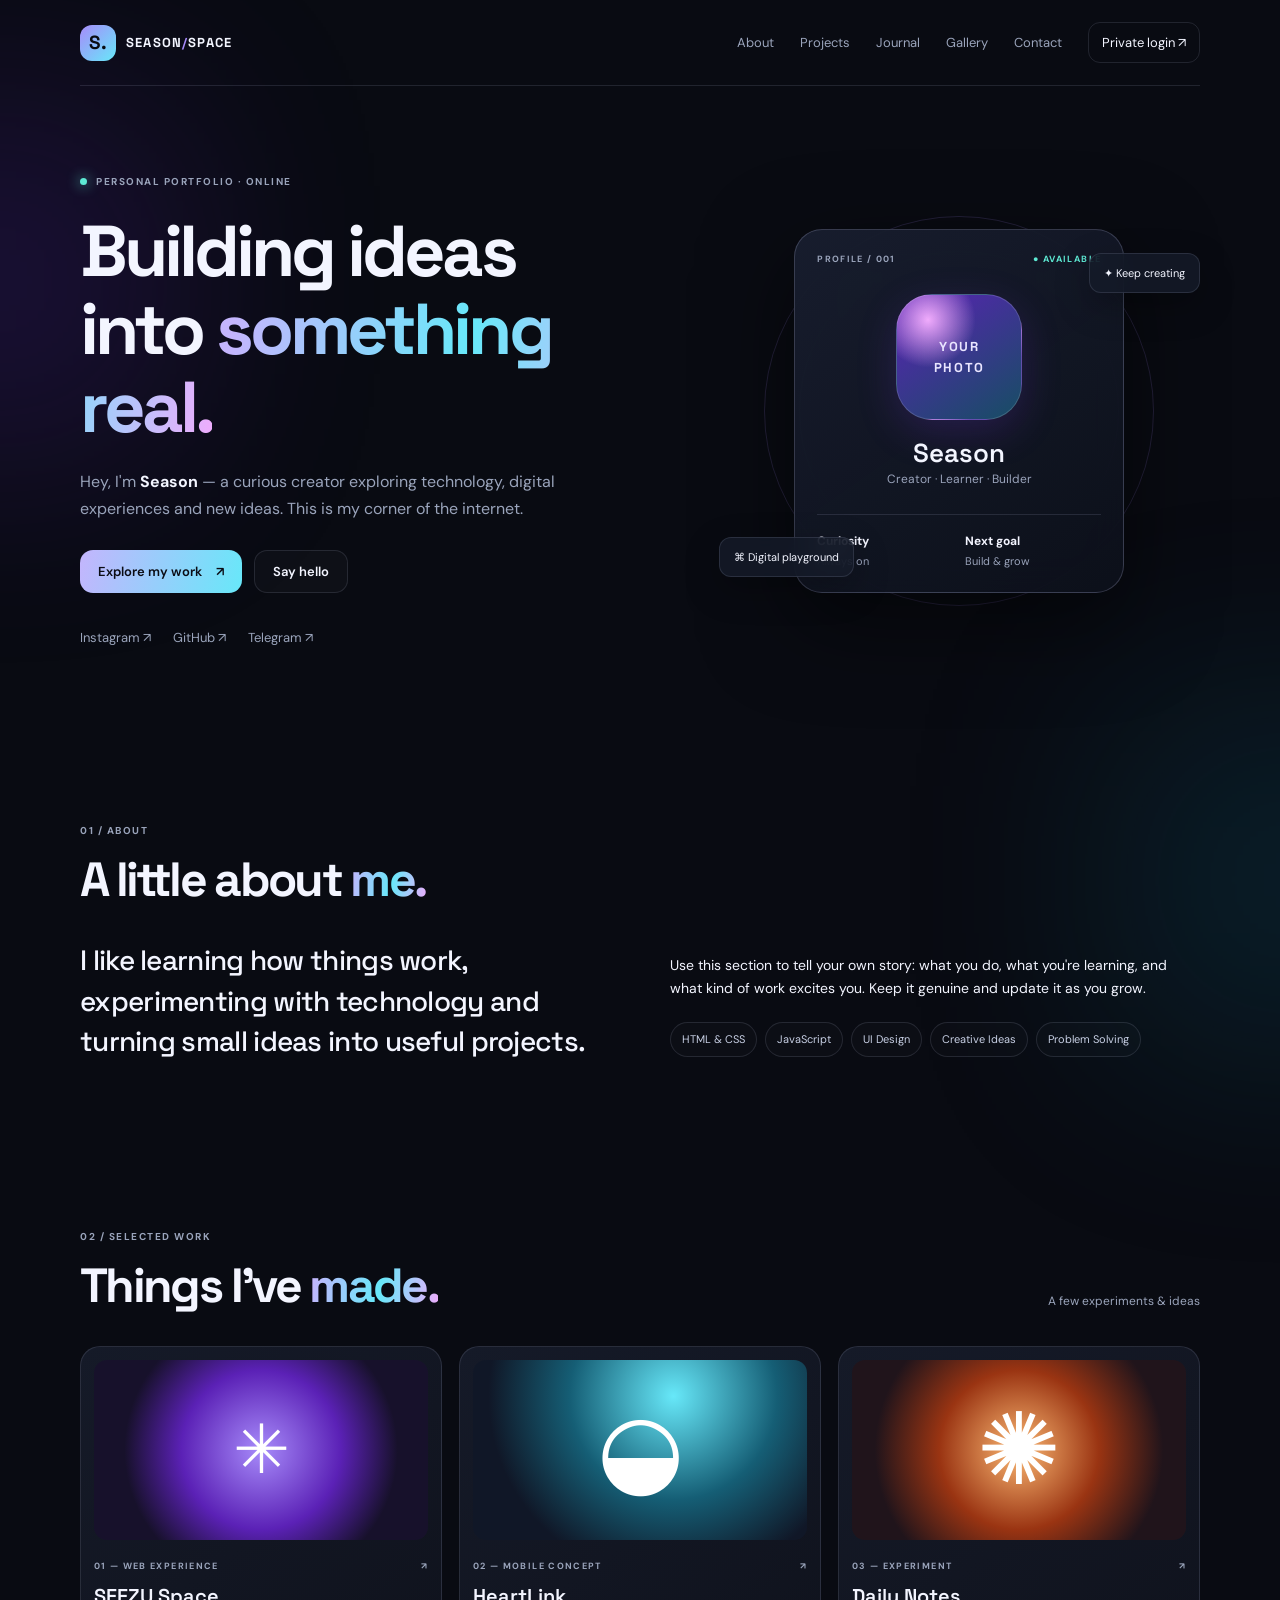
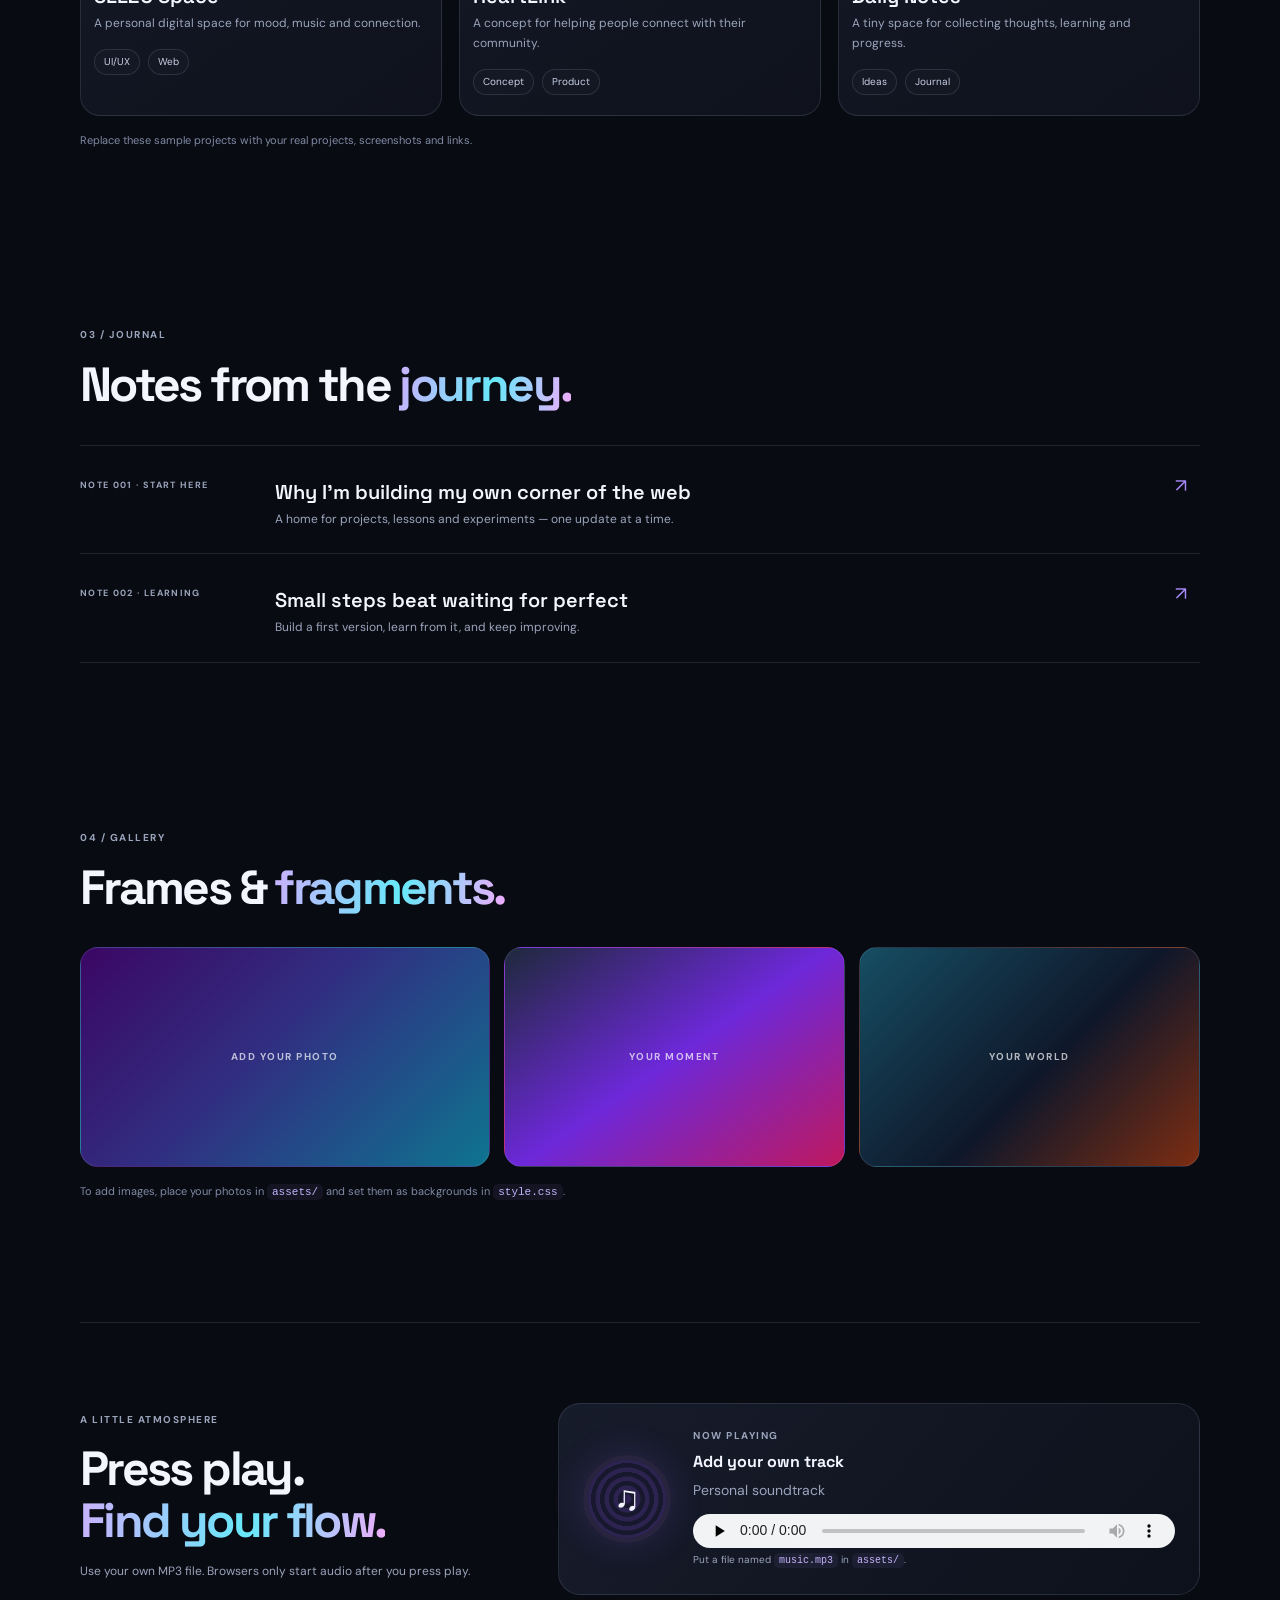
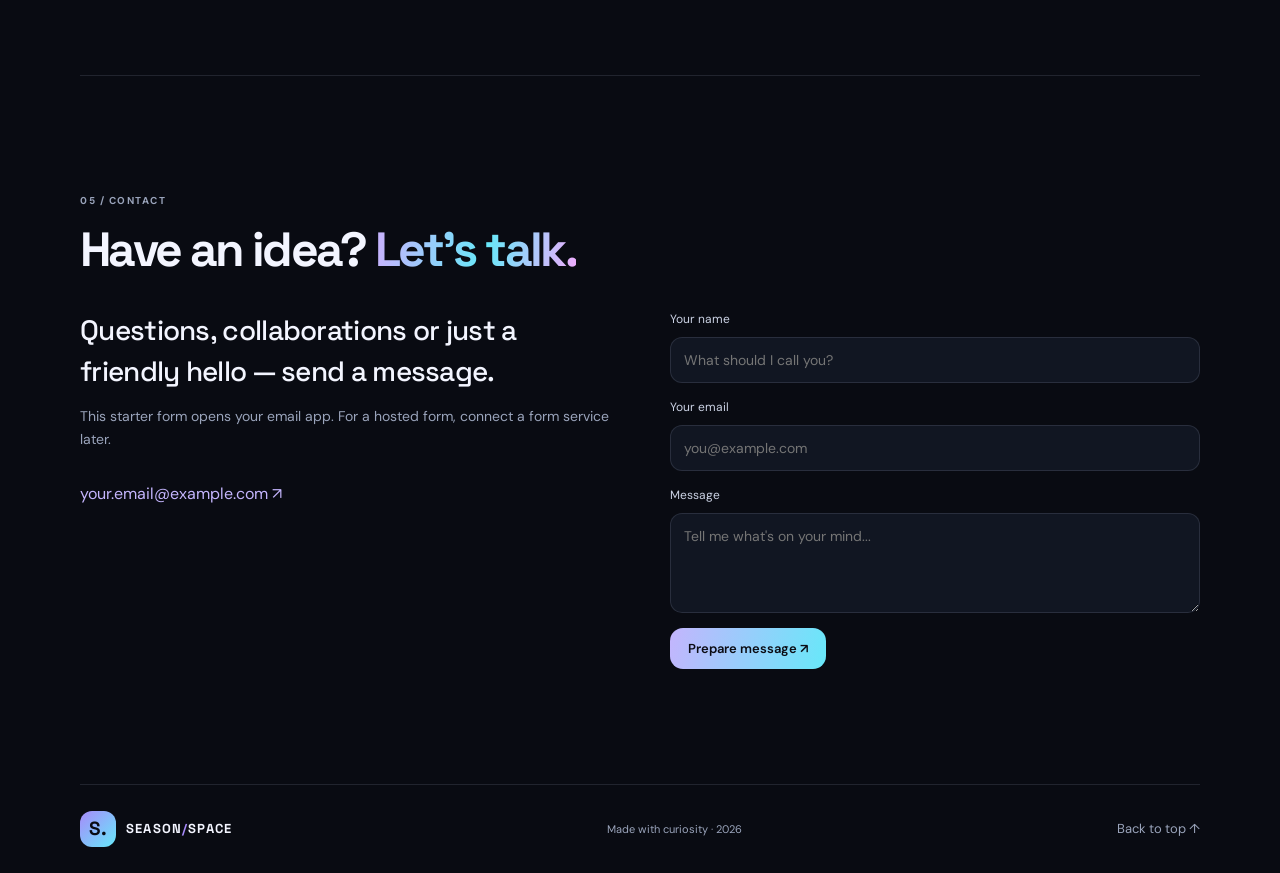
==== index.html @ 0c2c6c3c "Add files via upload" ====
<!doctype html>
<html lang="en">
<head>
  <meta charset="utf-8">
  <meta name="viewport" content="width=device-width, initial-scale=1">
  <meta name="theme-color" content="#090b12">
  <meta name="description" content="Personal portfolio, projects, writing and gallery.">
  <title>Season — Personal Portfolio</title>
  <link rel="preconnect" href="https://fonts.googleapis.com">
  <link href="https://fonts.googleapis.com/css2?family=DM+Sans:wght@400;500;600;700&family=Space+Grotesk:wght@400;500;600;700&display=swap" rel="stylesheet">
  <link rel="stylesheet" href="style.css">
</head>
<body>
  <div class="ambient ambient-one"></div><div class="ambient ambient-two"></div>
  <header class="site-header wrap">
    <a class="brand" href="#home"><span class="brand-mark">S.</span><span>SEASON<span class="brand-dot">/</span>SPACE</span></a>
    <button class="menu-toggle" id="menuToggle" aria-label="Toggle navigation">☰</button>
    <nav id="mainNav">
      <a href="#about">About</a><a href="#projects">Projects</a><a href="#journal">Journal</a><a href="#gallery">Gallery</a><a href="#contact">Contact</a>
      <a class="nav-login" href="login.html">Private login ↗</a>
    </nav>
  </header>

  <main>
    <section class="hero wrap reveal" id="home">
      <div class="hero-copy">
        <div class="eyebrow"><span class="status-dot"></span> PERSONAL PORTFOLIO · ONLINE</div>
        <h1>Building ideas<br>into <span class="gradient-text">something real.</span></h1>
        <p class="hero-intro">Hey, I'm <strong>Season</strong> — a curious creator exploring technology, digital experiences and new ideas. This is my corner of the internet.</p>
        <div class="hero-actions"><a class="button primary" href="#projects">Explore my work <span>↗</span></a><a class="button ghost" href="#contact">Say hello</a></div>
        <div class="social-row" aria-label="Social links">
          <a href="https://instagram.com/" target="_blank" rel="noreferrer">Instagram ↗</a>
          <a href="https://github.com/" target="_blank" rel="noreferrer">GitHub ↗</a>
          <a href="https://t.me/" target="_blank" rel="noreferrer">Telegram ↗</a>
        </div>
      </div>
      <div class="hero-visual">
        <div class="orbit orbit-a"></div><div class="orbit orbit-b"></div>
        <div class="profile-card">
          <div class="profile-top"><span>PROFILE / 001</span><span class="live-pill">● AVAILABLE</span></div>
          <div class="avatar" id="avatar"><span>YOUR<br>PHOTO</span></div>
          <h2>Season</h2><p class="muted">Creator · Learner · Builder</p>
          <div class="profile-stats"><div><strong>Curiosity</strong><span>Always on</span></div><div><strong>Next goal</strong><span>Build & grow</span></div></div>
        </div>
        <div class="floating-chip chip-top">✦ Keep creating</div><div class="floating-chip chip-bottom">⌘ Digital playground</div>
      </div>
    </section>

    <section class="section wrap reveal" id="about">
      <div class="section-heading"><span class="section-index">01 / ABOUT</span><h2>A little about <span class="gradient-text">me.</span></h2></div>
      <div class="about-grid">
        <p class="about-lead">I like learning how things work, experimenting with technology and turning small ideas into useful projects.</p>
        <div class="about-details"><p>Use this section to tell your own story: what you do, what you're learning, and what kind of work excites you. Keep it genuine and update it as you grow.</p><div class="skill-list"><span>HTML & CSS</span><span>JavaScript</span><span>UI Design</span><span>Creative Ideas</span><span>Problem Solving</span></div></div>
      </div>
    </section>

    <section class="section wrap reveal" id="projects">
      <div class="section-heading split-heading"><div><span class="section-index">02 / SELECTED WORK</span><h2>Things I've <span class="gradient-text">made.</span></h2></div><span class="muted heading-note">A few experiments & ideas</span></div>
      <div class="project-grid">
        <article class="project-card project-purple"><div class="project-art art-orbit"><span>✳</span></div><div class="project-meta"><span>01 — WEB EXPERIENCE</span><span>↗</span></div><h3>SEEZU Space</h3><p>A personal digital space for mood, music and connection.</p><div class="tag-row"><span>UI/UX</span><span>Web</span></div></article>
        <article class="project-card project-blue"><div class="project-art art-waves"><span>◒</span></div><div class="project-meta"><span>02 — MOBILE CONCEPT</span><span>↗</span></div><h3>HeartLink</h3><p>A concept for helping people connect with their community.</p><div class="tag-row"><span>Concept</span><span>Product</span></div></article>
        <article class="project-card project-orange"><div class="project-art art-sun"><span>✺</span></div><div class="project-meta"><span>03 — EXPERIMENT</span><span>↗</span></div><h3>Daily Notes</h3><p>A tiny space for collecting thoughts, learning and progress.</p><div class="tag-row"><span>Ideas</span><span>Journal</span></div></article>
      </div>
      <p class="hint">Replace these sample projects with your real projects, screenshots and links.</p>
    </section>

    <section class="section wrap reveal" id="journal">
      <div class="section-heading"><span class="section-index">03 / JOURNAL</span><h2>Notes from the <span class="gradient-text">journey.</span></h2></div>
      <div class="journal-list">
        <article><div class="journal-date">NOTE 001 · START HERE</div><div><h3>Why I'm building my own corner of the web</h3><p>A home for projects, lessons and experiments — one update at a time.</p></div><span class="journal-arrow">↗</span></article>
        <article><div class="journal-date">NOTE 002 · LEARNING</div><div><h3>Small steps beat waiting for perfect</h3><p>Build a first version, learn from it, and keep improving.</p></div><span class="journal-arrow">↗</span></article>
      </div>
    </section>

    <section class="section wrap reveal" id="gallery">
      <div class="section-heading"><span class="section-index">04 / GALLERY</span><h2>Frames & <span class="gradient-text">fragments.</span></h2></div>
      <div class="gallery-grid">
        <div class="gallery-tile gallery-one"><span>ADD YOUR PHOTO</span></div><div class="gallery-tile gallery-two"><span>YOUR MOMENT</span></div><div class="gallery-tile gallery-three"><span>YOUR WORLD</span></div>
      </div>
      <p class="hint">To add images, place your photos in <code>assets/</code> and set them as backgrounds in <code>style.css</code>.</p>
    </section>

    <section class="section wrap music-section reveal">
      <div class="music-copy"><span class="section-index">A LITTLE ATMOSPHERE</span><h2>Press play.<br><span class="gradient-text">Find your flow.</span></h2><p>Use your own MP3 file. Browsers only start audio after you press play.</p></div>
      <div class="music-player"><div class="music-disc">♫</div><div class="music-info"><span class="section-index">NOW PLAYING</span><strong id="trackName">Add your own track</strong><span class="muted">Personal soundtrack</span><audio id="audio" controls preload="none"><source src="assets/music.mp3" type="audio/mpeg">Your browser does not support audio.</audio><small>Put a file named <code>music.mp3</code> in <code>assets/</code>.</small></div></div>
    </section>

    <section class="section wrap contact-section reveal" id="contact">
      <div class="section-heading"><span class="section-index">05 / CONTACT</span><h2>Have an idea? <span class="gradient-text">Let's talk.</span></h2></div>
      <div class="contact-grid"><div><p class="about-lead">Questions, collaborations or just a friendly hello — send a message.</p><p class="muted">This starter form opens your email app. For a hosted form, connect a form service later.</p><a class="email-link" href="mailto:your.email@example.com">your.email@example.com ↗</a></div>
        <form id="contactForm" class="contact-form"><label>Your name<input required name="name" placeholder="What should I call you?"></label><label>Your email<input required type="email" name="email" placeholder="you@example.com"></label><label>Message<textarea required name="message" rows="4" placeholder="Tell me what's on your mind..."></textarea></label><button class="button primary" type="submit">Prepare message ↗</button><p class="form-note" id="formNote" role="status"></p></form>
      </div>
    </section>
  </main>
  <footer class="site-footer wrap"><a class="brand" href="#home"><span class="brand-mark">S.</span><span>SEASON<span class="brand-dot">/</span>SPACE</span></a><span class="muted">Made with curiosity · <span id="year"></span></span><a href="#home">Back to top ↑</a></footer>
  <script src="script.js"></script>
</body>
</html>
---- style.css ----
:root{--bg:#090b12;--panel:#10141f;--panel2:#141a29;--text:#f3f5ff;--muted:#9aa4bb;--line:rgba(210,220,255,.12);--purple:#a78bfa;--cyan:#67e8f9;--pink:#f0abfc;--radius:24px}*{box-sizing:border-box}html{scroll-behavior:smooth;scroll-padding-top:90px}body{margin:0;background:var(--bg);color:var(--text);font-family:"DM Sans",sans-serif;line-height:1.65;overflow-x:hidden}body:before{content:"";position:fixed;inset:0;pointer-events:none;opacity:.16;background-image:radial-gradient(#8ea1d5 0.65px,transparent .65px);background-size:22px 22px;z-index:-1}.wrap{width:min(1120px,calc(100% - 44px));margin-inline:auto}.ambient{position:absolute;width:360px;height:360px;filter:blur(110px);opacity:.18;pointer-events:none;z-index:-1}.ambient-one{background:#6d28d9;top:100px;left:-180px}.ambient-two{background:#0e7490;top:700px;right:-190px}.site-header{height:86px;display:flex;align-items:center;justify-content:space-between;border-bottom:1px solid var(--line)}.brand{display:flex;align-items:center;gap:10px;text-decoration:none;color:var(--text);font-family:"Space Grotesk",sans-serif;font-weight:700;letter-spacing:.09em;font-size:13px}.brand-mark{display:grid;place-items:center;width:36px;height:36px;border-radius:12px;background:linear-gradient(135deg,#a78bfa,#67e8f9);color:#090b12;font-size:19px;letter-spacing:0}.brand-dot{color:var(--purple)}nav{display:flex;align-items:center;gap:26px}nav a,.social-row a,.site-footer>a:last-child{color:var(--muted);text-decoration:none;font-size:13px;transition:color .2s}nav a:hover,.social-row a:hover,.site-footer>a:last-child:hover{color:var(--text)}nav .nav-login{color:var(--text);border:1px solid var(--line);padding:9px 13px;border-radius:12px}.menu-toggle{display:none;background:none;color:var(--text);border:0;font-size:23px}.hero{min-height:650px;display:grid;grid-template-columns:1.1fr .9fr;align-items:center;gap:50px;padding-block:75px}.eyebrow,.section-index,.profile-top,.project-meta,.journal-date{font-size:10px;letter-spacing:.15em;font-weight:700;color:var(--muted)}.eyebrow{display:flex;align-items:center;gap:9px}.status-dot{width:7px;height:7px;border-radius:50%;background:#5eead4;box-shadow:0 0 13px #5eead4}.hero h1,.section-heading h2,.music-copy h2{font-family:"Space Grotesk",sans-serif;letter-spacing:-.055em;line-height:1.08}.hero h1{font-size:clamp(42px,6vw,72px);margin:23px 0}.gradient-text{background:linear-gradient(100deg,#c4b5fd 5%,#67e8f9 55%,#f0abfc);-webkit-background-clip:text;background-clip:text;color:transparent}.hero-intro{max-width:510px;color:var(--muted);font-size:16px}.hero-intro strong{color:var(--text)}.hero-actions{display:flex;gap:12px;margin-top:28px;flex-wrap:wrap}.button{display:inline-flex;align-items:center;justify-content:center;gap:14px;border-radius:13px;padding:12px 18px;font:600 13px "DM Sans",sans-serif;text-decoration:none;cursor:pointer;transition:transform .2s,border-color .2s}.button:hover{transform:translateY(-2px)}.primary{border:0;color:#0b0c14;background:linear-gradient(105deg,#c4b5fd,#67e8f9)}.ghost{color:var(--text);border:1px solid var(--line);background:rgba(255,255,255,.025)}.social-row{display:flex;gap:22px;margin-top:34px}.hero-visual{position:relative;display:grid;place-items:center;min-height:460px}.profile-card{position:relative;width:min(330px,100%);padding:22px;border:1px solid rgba(207,216,255,.2);border-radius:28px;background:linear-gradient(145deg,rgba(25,31,48,.92),rgba(13,16,27,.9));box-shadow:0 28px 90px #0008;z-index:2;backdrop-filter:blur(20px)}.profile-top{display:flex;justify-content:space-between;font-size:9px}.live-pill{color:#5eead4}.avatar{width:126px;height:126px;margin:27px auto 16px;border-radius:36px;display:grid;place-items:center;text-align:center;color:#e9e5ff;font-family:"Space Grotesk";font-weight:700;font-size:13px;letter-spacing:.12em;background:radial-gradient(circle at 25% 20%,#f0abfc,transparent 35%),linear-gradient(145deg,#5b21b6,#164e63);border:1px solid #ffffff28;box-shadow:0 12px 40px #7c3aed33;overflow:hidden}.avatar img{width:100%;height:100%;object-fit:cover}.profile-card h2{text-align:center;font:600 26px "Space Grotesk";margin:0}.muted{color:var(--muted)}.profile-card>.muted{text-align:center;margin:0;font-size:12px}.profile-stats{display:grid;grid-template-columns:1fr 1fr;border-top:1px solid var(--line);margin-top:24px;padding-top:17px;gap:12px}.profile-stats div{display:flex;flex-direction:column}.profile-stats strong{font-size:12px}.profile-stats span{font-size:11px;color:var(--muted)}.orbit{position:absolute;border:1px solid #a78bfa2b;border-radius:50%;width:390px;height:390px;animation:spin 28s linear infinite}.orbit-b{width:320px;height:320px;border-color:#67e8f926;animation-direction:reverse}.floating-chip{position:absolute;padding:10px 14px;border-radius:12px;border:1px solid var(--line);background:#151a28d9;backdrop-filter:blur(12px);font-size:11px;box-shadow:0 12px 35px #0004;z-index:3}.chip-top{top:72px;right:0}.chip-bottom{bottom:64px;left:0}@keyframes spin{to{transform:rotate(360deg)}}.section{padding-block:80px}.section-heading{margin-bottom:34px}.section-heading h2,.music-copy h2{font-size:clamp(32px,4vw,48px);margin:12px 0 0}.about-grid,.contact-grid{display:grid;grid-template-columns:1fr 1fr;gap:60px}.about-lead{font:500 clamp(20px,2.5vw,28px)/1.45 "Space Grotesk";letter-spacing:-.025em;margin:0}.about-details p,.muted{font-size:14px}.skill-list,.tag-row{display:flex;gap:8px;flex-wrap:wrap;margin-top:22px}.skill-list span,.tag-row span{font-size:11px;border:1px solid var(--line);border-radius:100px;padding:7px 11px;color:#c8d0e5;background:#ffffff04}.split-heading{display:flex;justify-content:space-between;align-items:end}.heading-note{font-size:12px}.project-grid{display:grid;grid-template-columns:repeat(3,1fr);gap:17px}.project-card{padding:13px 13px 20px;background:linear-gradient(145deg,#151a28,#0f121c);border:1px solid var(--line);border-radius:20px;transition:transform .25s,border-color .25s}.project-card:hover{transform:translateY(-5px);border-color:#a78bfa66}.project-art{height:180px;border-radius:13px;display:grid;place-items:center;overflow:hidden;font-size:68px;color:#fff}.project-purple .project-art{background:radial-gradient(circle at 50% 50%,#a78bfa,#5b21b6 42%,#17112b 72%)}.project-blue .project-art{background:radial-gradient(circle at 60% 20%,#67e8f9,#155e75 42%,#101727 75%)}.project-orange .project-art{background:radial-gradient(circle at 50% 50%,#fdba74,#9a3412 42%,#20141b 76%)}.art-orbit span{animation:spin 12s linear infinite}.art-waves span{font-size:100px}.art-sun span{font-size:100px}.project-meta{display:flex;justify-content:space-between;margin-top:19px;font-size:9px}.project-card h3,.journal-list h3{font:600 20px "Space Grotesk";margin:9px 0 5px}.project-card p,.journal-list p{color:var(--muted);font-size:12px;margin:0}.tag-row{margin-top:15px}.tag-row span{padding:4px 9px;font-size:10px}.hint{font-size:11px;color:#7f8aa4;margin-top:15px}.hint code,code{color:#c4b5fd;background:#a78bfa12;padding:2px 5px;border-radius:5px}.journal-list{border-top:1px solid var(--line)}.journal-list article{display:grid;grid-template-columns:170px 1fr 25px;gap:25px;align-items:start;padding:24px 0;border-bottom:1px solid var(--line)}.journal-date{padding-top:8px;font-size:9px}.journal-arrow{font-size:19px;color:var(--purple)}.gallery-grid{display:grid;grid-template-columns:1.2fr 1fr 1fr;gap:14px}.gallery-tile{height:220px;border:1px solid var(--line);border-radius:18px;display:grid;place-items:center;font-size:10px;letter-spacing:.15em;color:#ffffffb0;font-weight:700;overflow:hidden}.gallery-one{background:linear-gradient(135deg,#3b0764,#312e81 45%,#0e7490)}.gallery-two{background:linear-gradient(145deg,#1e293b,#6d28d9,#be185d)}.gallery-three{background:linear-gradient(135deg,#164e63,#0f172a 55%,#7c2d12)}.music-section{display:grid;grid-template-columns:.8fr 1.2fr;align-items:center;gap:50px;border-block:1px solid var(--line);margin-block:30px}.music-copy h2{margin-bottom:15px}.music-copy p,.music-info small{font-size:12px;color:var(--muted)}.music-player{display:flex;align-items:center;gap:22px;padding:24px;border:1px solid var(--line);border-radius:22px;background:linear-gradient(130deg,#171c2b,#0d111b)}.music-disc{width:88px;height:88px;flex-shrink:0;border-radius:50%;display:grid;place-items:center;font-size:35px;background:repeating-radial-gradient(circle,#2d2350 0 4px,#17182d 5px 9px);border:5px solid #28233e;box-shadow:0 0 35px #8b5cf633}.music-info{display:flex;flex-direction:column;gap:4px;min-width:0;flex:1}.music-info strong{font-family:"Space Grotesk";font-size:16px}.music-info audio{width:100%;height:34px;margin-top:8px}.music-info small{font-size:10px}.contact-section{padding-bottom:100px}.contact-grid{align-items:start}.email-link{display:inline-block;color:#c4b5fd;text-decoration:none;margin-top:15px}.contact-form{display:flex;flex-direction:column;gap:15px}.contact-form label{font-size:12px;color:#cbd2e4;display:flex;flex-direction:column;gap:7px}.contact-form input,.contact-form textarea{font:14px "DM Sans";color:var(--text);background:#111622;border:1px solid var(--line);border-radius:12px;padding:13px;outline:none;resize:vertical}.contact-form input:focus,.contact-form textarea:focus{border-color:#a78bfa}.contact-form .button{align-self:flex-start}.form-note{font-size:12px;color:#67e8f9;margin:0}.site-footer{border-top:1px solid var(--line);min-height:90px;display:flex;align-items:center;justify-content:space-between;gap:15px}.site-footer .muted{font-size:11px}.reveal{opacity:0;transform:translateY(18px);transition:opacity .7s ease,transform .7s ease}.reveal.visible{opacity:1;transform:translateY(0)}.auth-page{min-height:100vh;display:grid;place-items:center;padding:24px}.auth-card{width:min(430px,100%);padding:30px;border:1px solid var(--line);border-radius:24px;background:linear-gradient(145deg,#151a28,#0e111b);box-shadow:0 30px 100px #0006}.auth-card h1{font:600 32px "Space Grotesk";margin:20px 0 5px}.auth-card p{color:var(--muted);font-size:13px}.auth-card form{display:grid;gap:14px;margin-top:22px}.auth-card label{display:grid;gap:7px;font-size:12px}.auth-card input{background:#090d16;color:white;border:1px solid var(--line);border-radius:11px;padding:13px}.auth-actions{display:flex;gap:12px;flex-wrap:wrap;margin-top:15px}.auth-message{font-size:12px!important;color:#67e8f9!important}.dashboard-grid{display:grid;grid-template-columns:230px 1fr;gap:20px;padding-block:40px}.dash-sidebar,.dash-panel{border:1px solid var(--line);border-radius:20px;background:#111622;padding:22px}.dash-sidebar a{display:block;color:var(--muted);text-decoration:none;padding:10px 0;font-size:13px}.dash-panel h1{font:600 32px "Space Grotesk";margin-top:0}.warning{padding:14px;border:1px solid #fbbf2444;border-radius:12px;background:#fbbf240b;color:#fcd34d;font-size:12px}.dash-panel textarea{width:100%;min-height:110px;background:#090d16;color:white;border:1px solid var(--line);border-radius:12px;padding:12px}.dash-panel .button{margin-top:10px}
@media(max-width:760px){.wrap{width:min(100% - 32px,560px)}.site-header{height:72px}.menu-toggle{display:block}nav{display:none;position:absolute;top:72px;left:16px;right:16px;z-index:10;padding:18px;background:#111622;border:1px solid var(--line);border-radius:16px;flex-direction:column;align-items:stretch;gap:14px}nav.open{display:flex}.hero{grid-template-columns:1fr;gap:15px;padding-block:55px 30px}.hero h1{font-size:clamp(42px,12vw,64px)}.hero-visual{min-height:400px}.profile-card{width:min(310px,90%)}.orbit{width:320px;height:320px}.orbit-b{width:265px;height:265px}.chip-top{right:-2px;top:55px}.chip-bottom{left:-3px;bottom:48px}.section{padding-block:55px}.about-grid,.contact-grid,.music-section{grid-template-columns:1fr;gap:25px}.project-grid{grid-template-columns:1fr}.project-art{height:200px}.split-heading{display:block}.heading-note{display:block;margin-top:12px}.journal-list article{grid-template-columns:1fr 20px;gap:5px 12px}.journal-date{grid-column:1/-1}.gallery-grid{grid-template-columns:1fr 1fr}.gallery-one{grid-column:1/-1}.gallery-tile{height:155px}.gallery-one{height:200px}.music-section{margin-block:15px}.music-player{padding:17px;gap:13px}.music-disc{width:62px;height:62px}.site-footer{flex-wrap:wrap;padding-block:20px}.site-footer .muted{order:3;width:100%}.dashboard-grid{grid-template-columns:1fr}.dash-sidebar{display:flex;gap:18px;overflow:auto}.dash-sidebar a{white-space:nowrap}.auth-card{padding:23px}}@media(prefers-reduced-motion:reduce){*,*:before,*:after{scroll-behavior:auto!important;animation:none!important;transition:none!important}.reveal{opacity:1;transform:none}}
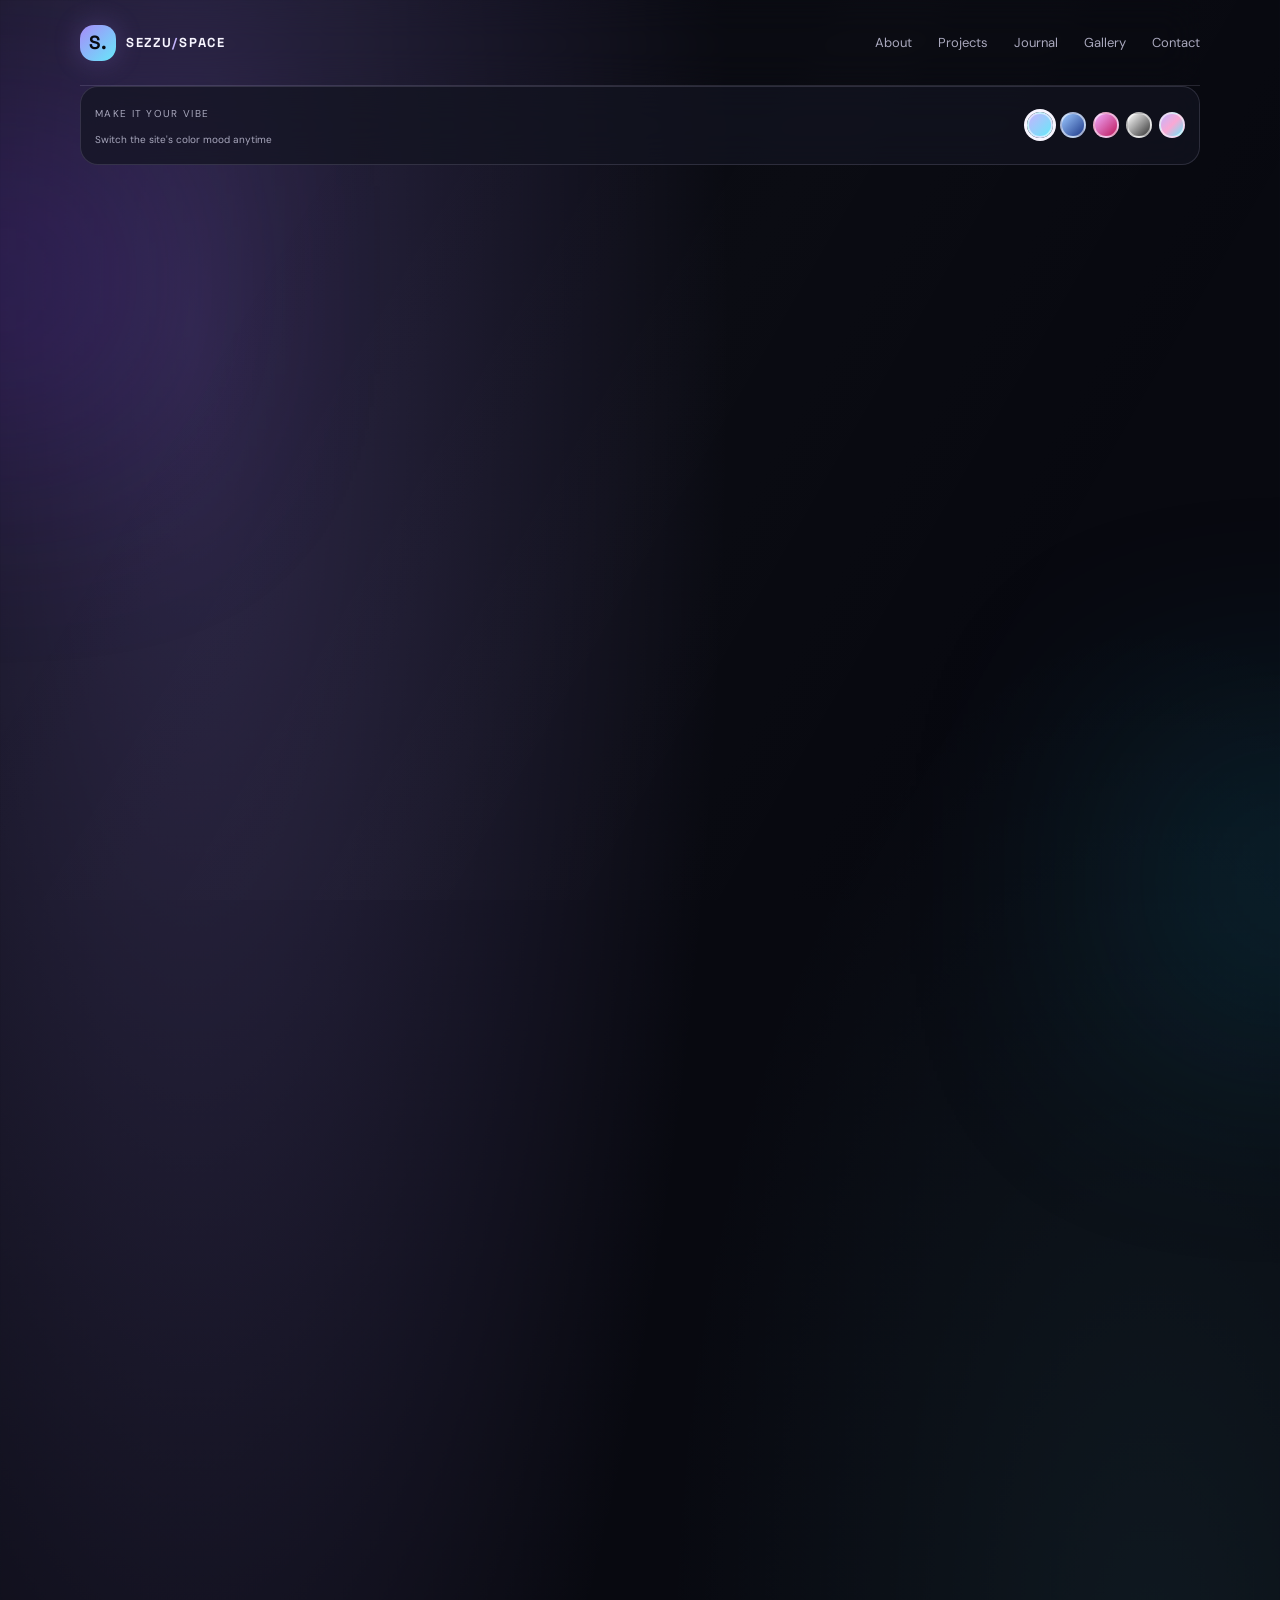
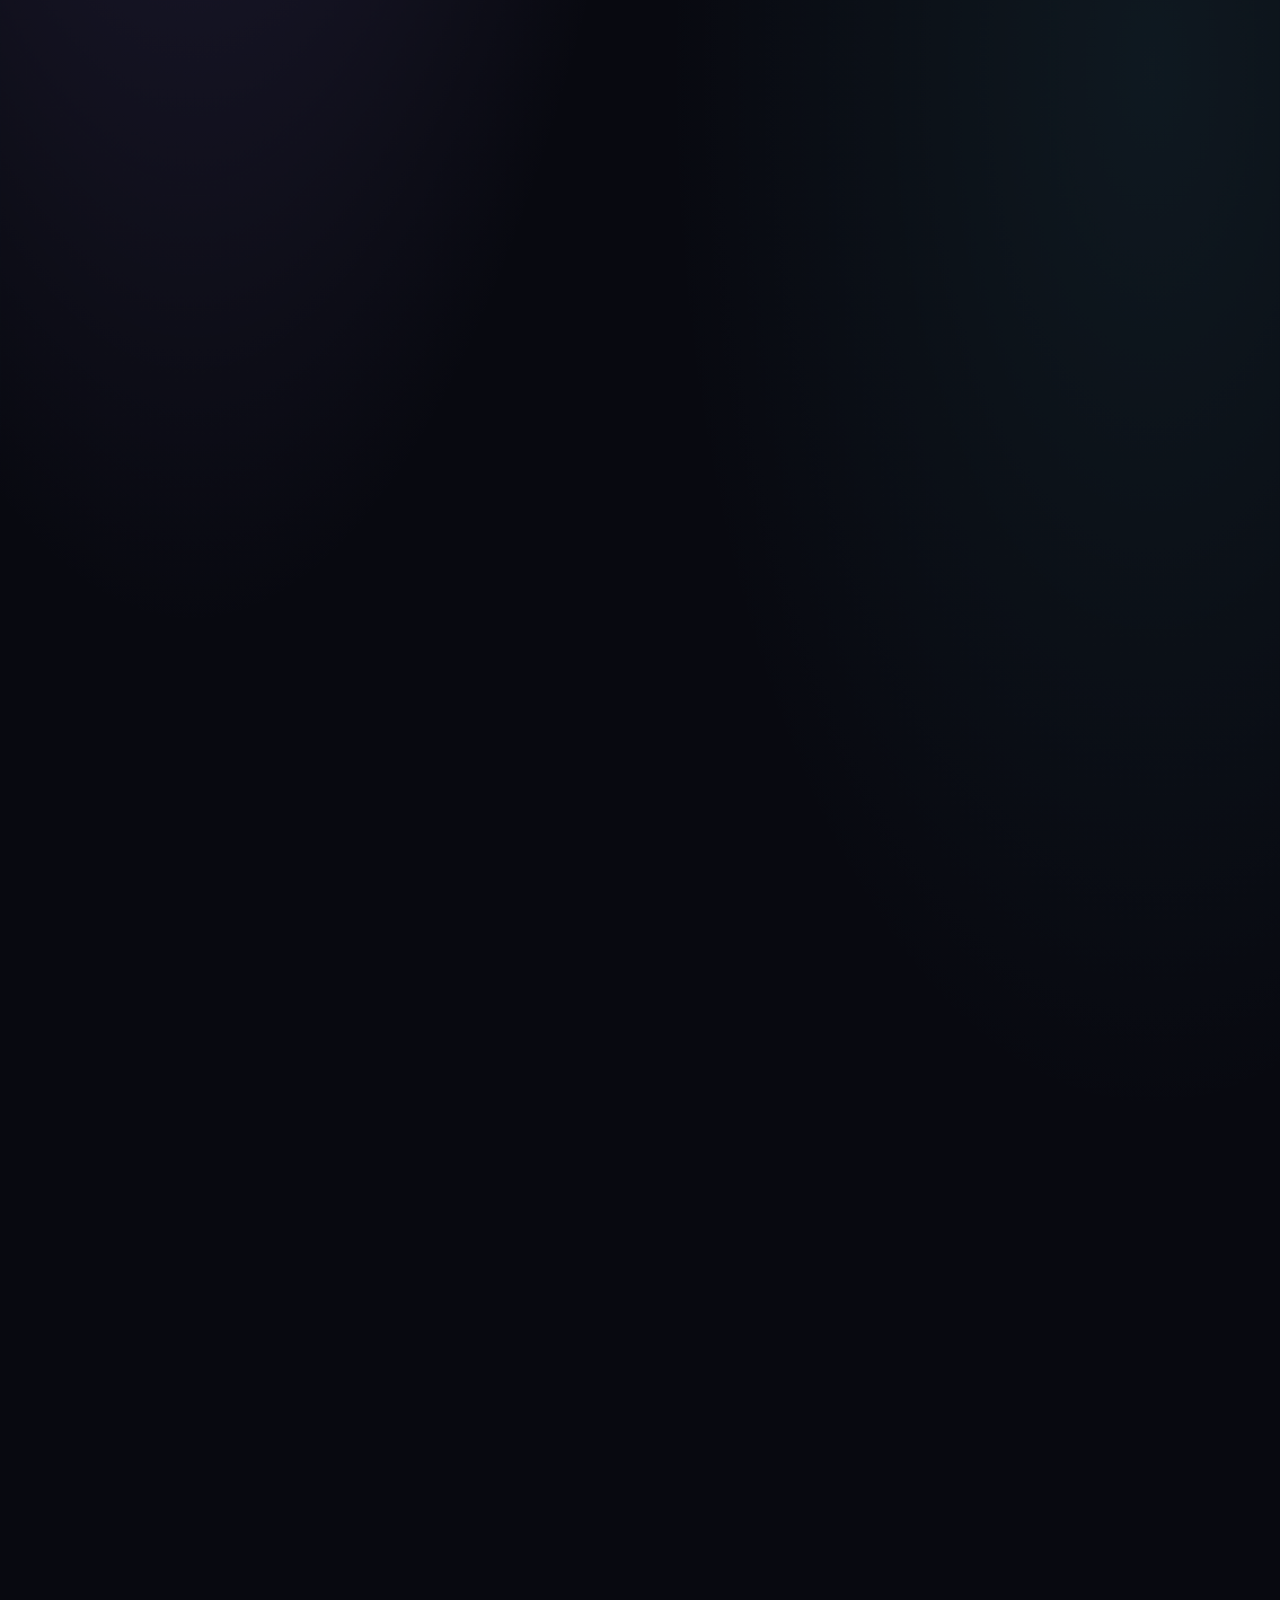
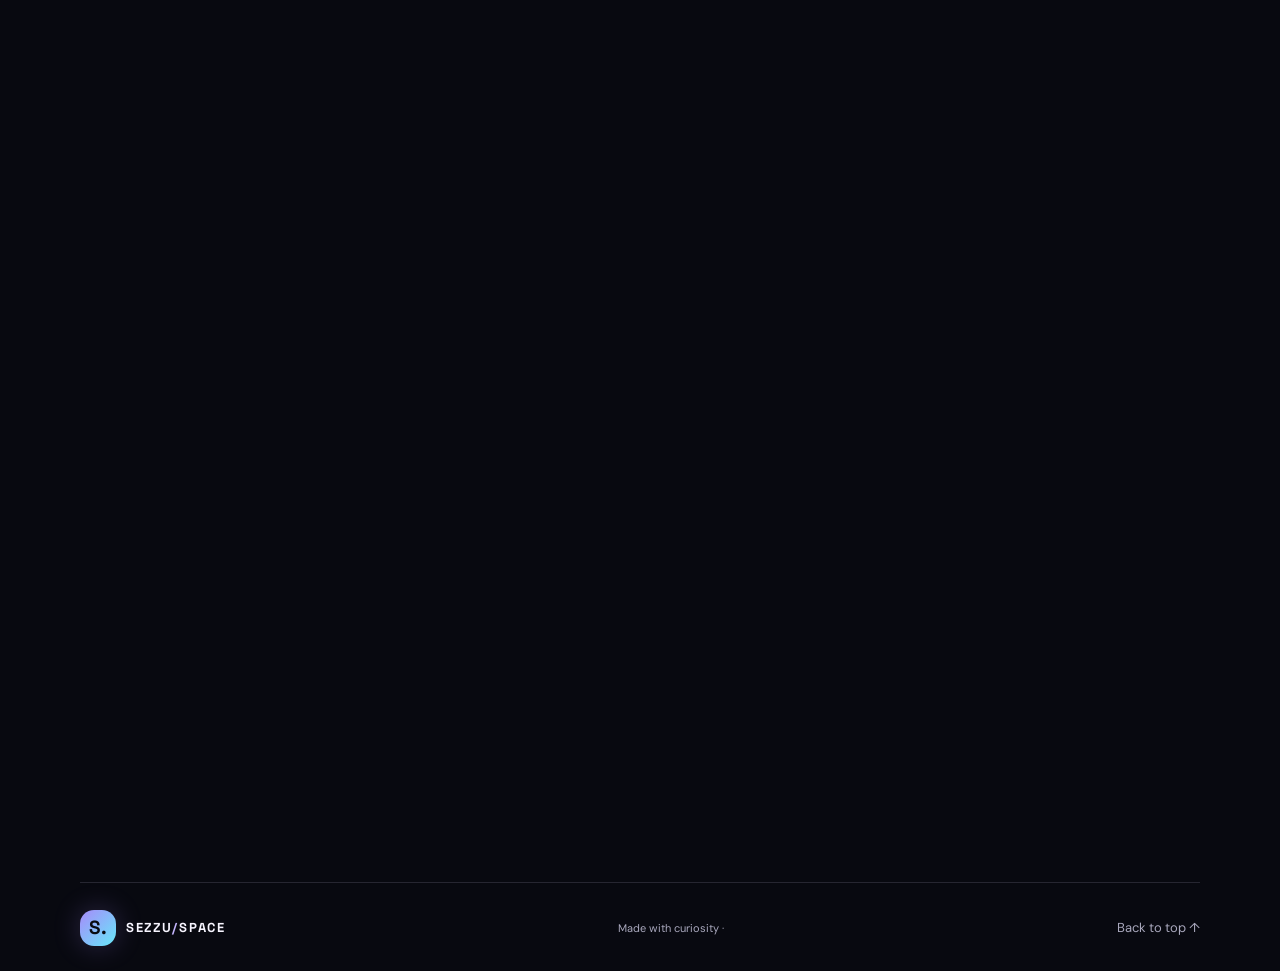
==== commit 35294a17: "Add files via upload" ====
--- a/index.html
+++ b/index.html
@@ -5,7 +5,7 @@
   <meta name="viewport" content="width=device-width, initial-scale=1">
   <meta name="theme-color" content="#090b12">
   <meta name="description" content="Personal portfolio, projects, writing and gallery.">
-  <title>Season — Personal Portfolio</title>
+  <title>SEZZU SPACE — Personal Portfolio</title>
   <link rel="preconnect" href="https://fonts.googleapis.com">
   <link href="https://fonts.googleapis.com/css2?family=DM+Sans:wght@400;500;600;700&family=Space+Grotesk:wght@400;500;600;700&display=swap" rel="stylesheet">
   <link rel="stylesheet" href="style.css">
@@ -13,20 +13,32 @@
 <body>
   <div class="ambient ambient-one"></div><div class="ambient ambient-two"></div>
   <header class="site-header wrap">
-    <a class="brand" href="#home"><span class="brand-mark">S.</span><span>SEASON<span class="brand-dot">/</span>SPACE</span></a>
+    <a class="brand" href="#home"><span class="brand-mark">S.</span><span>SEZZU<span class="brand-dot">/</span>SPACE</span></a>
     <button class="menu-toggle" id="menuToggle" aria-label="Toggle navigation">☰</button>
     <nav id="mainNav">
       <a href="#about">About</a><a href="#projects">Projects</a><a href="#journal">Journal</a><a href="#gallery">Gallery</a><a href="#contact">Contact</a>
-      <a class="nav-login" href="login.html">Private login ↗</a>
+      
     </nav>
   </header>
+
+
+  <div class="theme-dock" aria-label="Choose an aesthetic theme">
+    <div><span class="theme-label">MAKE IT YOUR VIBE</span><br><small>Switch the site's color mood anytime</small></div>
+    <div class="theme-tools">
+      <button class="theme-swatch" data-theme-choice="lavender" style="background:linear-gradient(135deg,#c4b5fd,#67e8f9)" aria-label="Lavender dream" aria-pressed="true" title="Lavender dream"></button>
+      <button class="theme-swatch" data-theme-choice="blue" style="background:linear-gradient(135deg,#9cc8ff,#1e3a8a)" aria-label="Midnight blue" aria-pressed="false" title="Midnight blue"></button>
+      <button class="theme-swatch" data-theme-choice="pink" style="background:linear-gradient(135deg,#f0abfc,#be185d)" aria-label="Pink noir" aria-pressed="false" title="Pink noir"></button>
+      <button class="theme-swatch" data-theme-choice="mono" style="background:linear-gradient(135deg,#fff,#333)" aria-label="Monochrome" aria-pressed="false" title="Monochrome"></button>
+      <button class="theme-swatch" data-theme-choice="anime" style="background:linear-gradient(135deg,#c4b5fd,#f9a8d4,#67e8f9)" aria-label="Anime glow" aria-pressed="false" title="Anime glow"></button>
+    </div>
+  </div>
 
   <main>
     <section class="hero wrap reveal" id="home">
       <div class="hero-copy">
         <div class="eyebrow"><span class="status-dot"></span> PERSONAL PORTFOLIO · ONLINE</div>
         <h1>Building ideas<br>into <span class="gradient-text">something real.</span></h1>
-        <p class="hero-intro">Hey, I'm <strong>Season</strong> — a curious creator exploring technology, digital experiences and new ideas. This is my corner of the internet.</p>
+        <p class="hero-intro">Hey, I'm <strong>Sezzu</strong> — a curious creator exploring technology, digital experiences and new ideas. This is my corner of the internet.</p>
         <div class="hero-actions"><a class="button primary" href="#projects">Explore my work <span>↗</span></a><a class="button ghost" href="#contact">Say hello</a></div>
         <div class="social-row" aria-label="Social links">
           <a href="https://instagram.com/" target="_blank" rel="noreferrer">Instagram ↗</a>
@@ -39,7 +51,7 @@
         <div class="profile-card">
           <div class="profile-top"><span>PROFILE / 001</span><span class="live-pill">● AVAILABLE</span></div>
           <div class="avatar" id="avatar"><span>YOUR<br>PHOTO</span></div>
-          <h2>Season</h2><p class="muted">Creator · Learner · Builder</p>
+          <h2>Sezzu</h2><p class="muted">Creator · Learner · Builder</p>
           <div class="profile-stats"><div><strong>Curiosity</strong><span>Always on</span></div><div><strong>Next goal</strong><span>Build & grow</span></div></div>
         </div>
         <div class="floating-chip chip-top">✦ Keep creating</div><div class="floating-chip chip-bottom">⌘ Digital playground</div>
@@ -57,7 +69,7 @@
     <section class="section wrap reveal" id="projects">
       <div class="section-heading split-heading"><div><span class="section-index">02 / SELECTED WORK</span><h2>Things I've <span class="gradient-text">made.</span></h2></div><span class="muted heading-note">A few experiments & ideas</span></div>
       <div class="project-grid">
-        <article class="project-card project-purple"><div class="project-art art-orbit"><span>✳</span></div><div class="project-meta"><span>01 — WEB EXPERIENCE</span><span>↗</span></div><h3>SEEZU Space</h3><p>A personal digital space for mood, music and connection.</p><div class="tag-row"><span>UI/UX</span><span>Web</span></div></article>
+        <article class="project-card project-purple"><div class="project-art art-orbit"><span>✳</span></div><div class="project-meta"><span>01 — WEB EXPERIENCE</span><span>↗</span></div><h3>SEEZU Space</h3><p>A personal digital space for ideas, creativity and connection.</p><div class="tag-row"><span>UI/UX</span><span>Web</span></div></article>
         <article class="project-card project-blue"><div class="project-art art-waves"><span>◒</span></div><div class="project-meta"><span>02 — MOBILE CONCEPT</span><span>↗</span></div><h3>HeartLink</h3><p>A concept for helping people connect with their community.</p><div class="tag-row"><span>Concept</span><span>Product</span></div></article>
         <article class="project-card project-orange"><div class="project-art art-sun"><span>✺</span></div><div class="project-meta"><span>03 — EXPERIMENT</span><span>↗</span></div><h3>Daily Notes</h3><p>A tiny space for collecting thoughts, learning and progress.</p><div class="tag-row"><span>Ideas</span><span>Journal</span></div></article>
       </div>
@@ -92,7 +104,7 @@
       </div>
     </section>
   </main>
-  <footer class="site-footer wrap"><a class="brand" href="#home"><span class="brand-mark">S.</span><span>SEASON<span class="brand-dot">/</span>SPACE</span></a><span class="muted">Made with curiosity · <span id="year"></span></span><a href="#home">Back to top ↑</a></footer>
+  <footer class="site-footer wrap"><a class="brand" href="#home"><span class="brand-mark">S.</span><span>SEZZU<span class="brand-dot">/</span>SPACE</span></a><span class="muted">Made with curiosity · <span id="year"></span></span><a href="#home">Back to top ↑</a></footer>
   <script src="script.js"></script>
 </body>
 </html>
--- a/style.css
+++ b/style.css
@@ -1,2 +1,41 @@
 :root{--bg:#090b12;--panel:#10141f;--panel2:#141a29;--text:#f3f5ff;--muted:#9aa4bb;--line:rgba(210,220,255,.12);--purple:#a78bfa;--cyan:#67e8f9;--pink:#f0abfc;--radius:24px}*{box-sizing:border-box}html{scroll-behavior:smooth;scroll-padding-top:90px}body{margin:0;background:var(--bg);color:var(--text);font-family:"DM Sans",sans-serif;line-height:1.65;overflow-x:hidden}body:before{content:"";position:fixed;inset:0;pointer-events:none;opacity:.16;background-image:radial-gradient(#8ea1d5 0.65px,transparent .65px);background-size:22px 22px;z-index:-1}.wrap{width:min(1120px,calc(100% - 44px));margin-inline:auto}.ambient{position:absolute;width:360px;height:360px;filter:blur(110px);opacity:.18;pointer-events:none;z-index:-1}.ambient-one{background:#6d28d9;top:100px;left:-180px}.ambient-two{background:#0e7490;top:700px;right:-190px}.site-header{height:86px;display:flex;align-items:center;justify-content:space-between;border-bottom:1px solid var(--line)}.brand{display:flex;align-items:center;gap:10px;text-decoration:none;color:var(--text);font-family:"Space Grotesk",sans-serif;font-weight:700;letter-spacing:.09em;font-size:13px}.brand-mark{display:grid;place-items:center;width:36px;height:36px;border-radius:12px;background:linear-gradient(135deg,#a78bfa,#67e8f9);color:#090b12;font-size:19px;letter-spacing:0}.brand-dot{color:var(--purple)}nav{display:flex;align-items:center;gap:26px}nav a,.social-row a,.site-footer>a:last-child{color:var(--muted);text-decoration:none;font-size:13px;transition:color .2s}nav a:hover,.social-row a:hover,.site-footer>a:last-child:hover{color:var(--text)}nav .nav-login{color:var(--text);border:1px solid var(--line);padding:9px 13px;border-radius:12px}.menu-toggle{display:none;background:none;color:var(--text);border:0;font-size:23px}.hero{min-height:650px;display:grid;grid-template-columns:1.1fr .9fr;align-items:center;gap:50px;padding-block:75px}.eyebrow,.section-index,.profile-top,.project-meta,.journal-date{font-size:10px;letter-spacing:.15em;font-weight:700;color:var(--muted)}.eyebrow{display:flex;align-items:center;gap:9px}.status-dot{width:7px;height:7px;border-radius:50%;background:#5eead4;box-shadow:0 0 13px #5eead4}.hero h1,.section-heading h2,.music-copy h2{font-family:"Space Grotesk",sans-serif;letter-spacing:-.055em;line-height:1.08}.hero h1{font-size:clamp(42px,6vw,72px);margin:23px 0}.gradient-text{background:linear-gradient(100deg,#c4b5fd 5%,#67e8f9 55%,#f0abfc);-webkit-background-clip:text;background-clip:text;color:transparent}.hero-intro{max-width:510px;color:var(--muted);font-size:16px}.hero-intro strong{color:var(--text)}.hero-actions{display:flex;gap:12px;margin-top:28px;flex-wrap:wrap}.button{display:inline-flex;align-items:center;justify-content:center;gap:14px;border-radius:13px;padding:12px 18px;font:600 13px "DM Sans",sans-serif;text-decoration:none;cursor:pointer;transition:transform .2s,border-color .2s}.button:hover{transform:translateY(-2px)}.primary{border:0;color:#0b0c14;background:linear-gradient(105deg,#c4b5fd,#67e8f9)}.ghost{color:var(--text);border:1px solid var(--line);background:rgba(255,255,255,.025)}.social-row{display:flex;gap:22px;margin-top:34px}.hero-visual{position:relative;display:grid;place-items:center;min-height:460px}.profile-card{position:relative;width:min(330px,100%);padding:22px;border:1px solid rgba(207,216,255,.2);border-radius:28px;background:linear-gradient(145deg,rgba(25,31,48,.92),rgba(13,16,27,.9));box-shadow:0 28px 90px #0008;z-index:2;backdrop-filter:blur(20px)}.profile-top{display:flex;justify-content:space-between;font-size:9px}.live-pill{color:#5eead4}.avatar{width:126px;height:126px;margin:27px auto 16px;border-radius:36px;display:grid;place-items:center;text-align:center;color:#e9e5ff;font-family:"Space Grotesk";font-weight:700;font-size:13px;letter-spacing:.12em;background:radial-gradient(circle at 25% 20%,#f0abfc,transparent 35%),linear-gradient(145deg,#5b21b6,#164e63);border:1px solid #ffffff28;box-shadow:0 12px 40px #7c3aed33;overflow:hidden}.avatar img{width:100%;height:100%;object-fit:cover}.profile-card h2{text-align:center;font:600 26px "Space Grotesk";margin:0}.muted{color:var(--muted)}.profile-card>.muted{text-align:center;margin:0;font-size:12px}.profile-stats{display:grid;grid-template-columns:1fr 1fr;border-top:1px solid var(--line);margin-top:24px;padding-top:17px;gap:12px}.profile-stats div{display:flex;flex-direction:column}.profile-stats strong{font-size:12px}.profile-stats span{font-size:11px;color:var(--muted)}.orbit{position:absolute;border:1px solid #a78bfa2b;border-radius:50%;width:390px;height:390px;animation:spin 28s linear infinite}.orbit-b{width:320px;height:320px;border-color:#67e8f926;animation-direction:reverse}.floating-chip{position:absolute;padding:10px 14px;border-radius:12px;border:1px solid var(--line);background:#151a28d9;backdrop-filter:blur(12px);font-size:11px;box-shadow:0 12px 35px #0004;z-index:3}.chip-top{top:72px;right:0}.chip-bottom{bottom:64px;left:0}@keyframes spin{to{transform:rotate(360deg)}}.section{padding-block:80px}.section-heading{margin-bottom:34px}.section-heading h2,.music-copy h2{font-size:clamp(32px,4vw,48px);margin:12px 0 0}.about-grid,.contact-grid{display:grid;grid-template-columns:1fr 1fr;gap:60px}.about-lead{font:500 clamp(20px,2.5vw,28px)/1.45 "Space Grotesk";letter-spacing:-.025em;margin:0}.about-details p,.muted{font-size:14px}.skill-list,.tag-row{display:flex;gap:8px;flex-wrap:wrap;margin-top:22px}.skill-list span,.tag-row span{font-size:11px;border:1px solid var(--line);border-radius:100px;padding:7px 11px;color:#c8d0e5;background:#ffffff04}.split-heading{display:flex;justify-content:space-between;align-items:end}.heading-note{font-size:12px}.project-grid{display:grid;grid-template-columns:repeat(3,1fr);gap:17px}.project-card{padding:13px 13px 20px;background:linear-gradient(145deg,#151a28,#0f121c);border:1px solid var(--line);border-radius:20px;transition:transform .25s,border-color .25s}.project-card:hover{transform:translateY(-5px);border-color:#a78bfa66}.project-art{height:180px;border-radius:13px;display:grid;place-items:center;overflow:hidden;font-size:68px;color:#fff}.project-purple .project-art{background:radial-gradient(circle at 50% 50%,#a78bfa,#5b21b6 42%,#17112b 72%)}.project-blue .project-art{background:radial-gradient(circle at 60% 20%,#67e8f9,#155e75 42%,#101727 75%)}.project-orange .project-art{background:radial-gradient(circle at 50% 50%,#fdba74,#9a3412 42%,#20141b 76%)}.art-orbit span{animation:spin 12s linear infinite}.art-waves span{font-size:100px}.art-sun span{font-size:100px}.project-meta{display:flex;justify-content:space-between;margin-top:19px;font-size:9px}.project-card h3,.journal-list h3{font:600 20px "Space Grotesk";margin:9px 0 5px}.project-card p,.journal-list p{color:var(--muted);font-size:12px;margin:0}.tag-row{margin-top:15px}.tag-row span{padding:4px 9px;font-size:10px}.hint{font-size:11px;color:#7f8aa4;margin-top:15px}.hint code,code{color:#c4b5fd;background:#a78bfa12;padding:2px 5px;border-radius:5px}.journal-list{border-top:1px solid var(--line)}.journal-list article{display:grid;grid-template-columns:170px 1fr 25px;gap:25px;align-items:start;padding:24px 0;border-bottom:1px solid var(--line)}.journal-date{padding-top:8px;font-size:9px}.journal-arrow{font-size:19px;color:var(--purple)}.gallery-grid{display:grid;grid-template-columns:1.2fr 1fr 1fr;gap:14px}.gallery-tile{height:220px;border:1px solid var(--line);border-radius:18px;display:grid;place-items:center;font-size:10px;letter-spacing:.15em;color:#ffffffb0;font-weight:700;overflow:hidden}.gallery-one{background:linear-gradient(135deg,#3b0764,#312e81 45%,#0e7490)}.gallery-two{background:linear-gradient(145deg,#1e293b,#6d28d9,#be185d)}.gallery-three{background:linear-gradient(135deg,#164e63,#0f172a 55%,#7c2d12)}.music-section{display:grid;grid-template-columns:.8fr 1.2fr;align-items:center;gap:50px;border-block:1px solid var(--line);margin-block:30px}.music-copy h2{margin-bottom:15px}.music-copy p,.music-info small{font-size:12px;color:var(--muted)}.music-player{display:flex;align-items:center;gap:22px;padding:24px;border:1px solid var(--line);border-radius:22px;background:linear-gradient(130deg,#171c2b,#0d111b)}.music-disc{width:88px;height:88px;flex-shrink:0;border-radius:50%;display:grid;place-items:center;font-size:35px;background:repeating-radial-gradient(circle,#2d2350 0 4px,#17182d 5px 9px);border:5px solid #28233e;box-shadow:0 0 35px #8b5cf633}.music-info{display:flex;flex-direction:column;gap:4px;min-width:0;flex:1}.music-info strong{font-family:"Space Grotesk";font-size:16px}.music-info audio{width:100%;height:34px;margin-top:8px}.music-info small{font-size:10px}.contact-section{padding-bottom:100px}.contact-grid{align-items:start}.email-link{display:inline-block;color:#c4b5fd;text-decoration:none;margin-top:15px}.contact-form{display:flex;flex-direction:column;gap:15px}.contact-form label{font-size:12px;color:#cbd2e4;display:flex;flex-direction:column;gap:7px}.contact-form input,.contact-form textarea{font:14px "DM Sans";color:var(--text);background:#111622;border:1px solid var(--line);border-radius:12px;padding:13px;outline:none;resize:vertical}.contact-form input:focus,.contact-form textarea:focus{border-color:#a78bfa}.contact-form .button{align-self:flex-start}.form-note{font-size:12px;color:#67e8f9;margin:0}.site-footer{border-top:1px solid var(--line);min-height:90px;display:flex;align-items:center;justify-content:space-between;gap:15px}.site-footer .muted{font-size:11px}.reveal{opacity:0;transform:translateY(18px);transition:opacity .7s ease,transform .7s ease}.reveal.visible{opacity:1;transform:translateY(0)}.auth-page{min-height:100vh;display:grid;place-items:center;padding:24px}.auth-card{width:min(430px,100%);padding:30px;border:1px solid var(--line);border-radius:24px;background:linear-gradient(145deg,#151a28,#0e111b);box-shadow:0 30px 100px #0006}.auth-card h1{font:600 32px "Space Grotesk";margin:20px 0 5px}.auth-card p{color:var(--muted);font-size:13px}.auth-card form{display:grid;gap:14px;margin-top:22px}.auth-card label{display:grid;gap:7px;font-size:12px}.auth-card input{background:#090d16;color:white;border:1px solid var(--line);border-radius:11px;padding:13px}.auth-actions{display:flex;gap:12px;flex-wrap:wrap;margin-top:15px}.auth-message{font-size:12px!important;color:#67e8f9!important}.dashboard-grid{display:grid;grid-template-columns:230px 1fr;gap:20px;padding-block:40px}.dash-sidebar,.dash-panel{border:1px solid var(--line);border-radius:20px;background:#111622;padding:22px}.dash-sidebar a{display:block;color:var(--muted);text-decoration:none;padding:10px 0;font-size:13px}.dash-panel h1{font:600 32px "Space Grotesk";margin-top:0}.warning{padding:14px;border:1px solid #fbbf2444;border-radius:12px;background:#fbbf240b;color:#fcd34d;font-size:12px}.dash-panel textarea{width:100%;min-height:110px;background:#090d16;color:white;border:1px solid var(--line);border-radius:12px;padding:12px}.dash-panel .button{margin-top:10px}
-@media(max-width:760px){.wrap{width:min(100% - 32px,560px)}.site-header{height:72px}.menu-toggle{display:block}nav{display:none;position:absolute;top:72px;left:16px;right:16px;z-index:10;padding:18px;background:#111622;border:1px solid var(--line);border-radius:16px;flex-direction:column;align-items:stretch;gap:14px}nav.open{display:flex}.hero{grid-template-columns:1fr;gap:15px;padding-block:55px 30px}.hero h1{font-size:clamp(42px,12vw,64px)}.hero-visual{min-height:400px}.profile-card{width:min(310px,90%)}.orbit{width:320px;height:320px}.orbit-b{width:265px;height:265px}.chip-top{right:-2px;top:55px}.chip-bottom{left:-3px;bottom:48px}.section{padding-block:55px}.about-grid,.contact-grid,.music-section{grid-template-columns:1fr;gap:25px}.project-grid{grid-template-columns:1fr}.project-art{height:200px}.split-heading{display:block}.heading-note{display:block;margin-top:12px}.journal-list article{grid-template-columns:1fr 20px;gap:5px 12px}.journal-date{grid-column:1/-1}.gallery-grid{grid-template-columns:1fr 1fr}.gallery-one{grid-column:1/-1}.gallery-tile{height:155px}.gallery-one{height:200px}.music-section{margin-block:15px}.music-player{padding:17px;gap:13px}.music-disc{width:62px;height:62px}.site-footer{flex-wrap:wrap;padding-block:20px}.site-footer .muted{order:3;width:100%}.dashboard-grid{grid-template-columns:1fr}.dash-sidebar{display:flex;gap:18px;overflow:auto}.dash-sidebar a{white-space:nowrap}.auth-card{padding:23px}}@media(prefers-reduced-motion:reduce){*,*:before,*:after{scroll-behavior:auto!important;animation:none!important;transition:none!important}.reveal{opacity:1;transform:none}}+@media(max-width:760px){.wrap{width:min(100% - 32px,560px)}.site-header{height:72px}.menu-toggle{display:block}nav{display:none;position:absolute;top:72px;left:16px;right:16px;z-index:10;padding:18px;background:#111622;border:1px solid var(--line);border-radius:16px;flex-direction:column;align-items:stretch;gap:14px}nav.open{display:flex}.hero{grid-template-columns:1fr;gap:15px;padding-block:55px 30px}.hero h1{font-size:clamp(42px,12vw,64px)}.hero-visual{min-height:400px}.profile-card{width:min(310px,90%)}.orbit{width:320px;height:320px}.orbit-b{width:265px;height:265px}.chip-top{right:-2px;top:55px}.chip-bottom{left:-3px;bottom:48px}.section{padding-block:55px}.about-grid,.contact-grid,.music-section{grid-template-columns:1fr;gap:25px}.project-grid{grid-template-columns:1fr}.project-art{height:200px}.split-heading{display:block}.heading-note{display:block;margin-top:12px}.journal-list article{grid-template-columns:1fr 20px;gap:5px 12px}.journal-date{grid-column:1/-1}.gallery-grid{grid-template-columns:1fr 1fr}.gallery-one{grid-column:1/-1}.gallery-tile{height:155px}.gallery-one{height:200px}.music-section{margin-block:15px}.music-player{padding:17px;gap:13px}.music-disc{width:62px;height:62px}.site-footer{flex-wrap:wrap;padding-block:20px}.site-footer .muted{order:3;width:100%}.dashboard-grid{grid-template-columns:1fr}.dash-sidebar{display:flex;gap:18px;overflow:auto}.dash-sidebar a{white-space:nowrap}.auth-card{padding:23px}}@media(prefers-reduced-motion:reduce){*,*:before,*:after{scroll-behavior:auto!important;animation:none!important;transition:none!important}.reveal{opacity:1;transform:none}}
+
+/* SEZZU SPACE — all-in-one aesthetic polish */
+:root{
+  --bg:#080910;--panel:#111320;--panel2:#17192a;--text:#f7f5ff;--muted:#a9a8bd;
+  --line:rgba(222,218,255,.14);--purple:#c4b5fd;--cyan:#8be9fd;--pink:#f5b8e8;
+  --radius:26px;--glow:rgba(167,139,250,.24);
+}
+body{background:radial-gradient(ellipse at 15% 8%,var(--glow),transparent 35%),radial-gradient(ellipse at 90% 40%,rgba(103,232,249,.07),transparent 30%),var(--bg);transition:background .35s,color .35s}
+body:after{content:"";position:fixed;inset:0;pointer-events:none;z-index:-1;background:linear-gradient(120deg,transparent 20%,rgba(255,255,255,.015),transparent 80%)}
+.site-header{backdrop-filter:blur(18px)}
+.brand{letter-spacing:.13em}
+.brand-mark{box-shadow:0 0 28px var(--glow);border-radius:14px}
+.hero h1{letter-spacing:-.065em}
+.profile-card,.project-card,.music-player,.contact-form input,.contact-form textarea{backdrop-filter:blur(22px);box-shadow:0 18px 60px rgba(0,0,0,.18)}
+.profile-card{border-radius:30px;background:linear-gradient(145deg,rgba(30,29,48,.84),rgba(11,13,23,.82))}
+.avatar{border-radius:42px;box-shadow:0 0 42px var(--glow)}
+.project-card{border-radius:24px}
+.project-art{border-radius:18px;position:relative}
+.project-art:after{content:"";position:absolute;inset:0;background:linear-gradient(135deg,rgba(255,255,255,.12),transparent 45%,rgba(0,0,0,.18));pointer-events:none}
+.gallery-tile{border-radius:24px;position:relative;isolation:isolate}
+.gallery-tile:before{content:"✦";position:absolute;top:13px;right:16px;font-size:18px;color:#ffffff88}
+.button{border-radius:15px}
+.primary{box-shadow:0 8px 28px var(--glow)}
+.section-heading h2,.music-copy h2{letter-spacing:-.06em}
+.journal-list article{transition:padding .2s}
+.journal-list article:hover{padding-left:8px}
+.theme-tools{display:flex;align-items:center;gap:7px;flex-wrap:wrap}
+.theme-label{font-size:10px;letter-spacing:.13em;color:var(--muted);margin-right:4px}
+.theme-swatch{width:26px;height:26px;border-radius:50%;border:2px solid rgba(255,255,255,.55);cursor:pointer;box-shadow:0 0 0 3px transparent;transition:transform .2s,box-shadow .2s}
+.theme-swatch:hover{transform:scale(1.12)}
+.theme-swatch[aria-pressed="true"]{box-shadow:0 0 0 3px var(--text)}
+.theme-dock{display:flex;align-items:center;justify-content:space-between;gap:10px;padding:12px 14px;border:1px solid var(--line);border-radius:18px;background:rgba(18,20,33,.72);backdrop-filter:blur(18px);margin:0 auto 20px;width:min(1120px,calc(100% - 44px))}
+.theme-dock small{color:var(--muted);font-size:10px}
+body[data-theme="blue"]{--bg:#070c14;--panel:#101927;--panel2:#142437;--purple:#9cc8ff;--cyan:#8be9fd;--pink:#b5c7ff;--glow:rgba(80,150,255,.22)}
+body[data-theme="pink"]{--bg:#100912;--panel:#201321;--panel2:#2a1728;--purple:#f0abfc;--cyan:#fbcfe8;--pink:#f9a8d4;--glow:rgba(236,72,153,.22)}
+body[data-theme="mono"]{--bg:#080808;--panel:#151515;--panel2:#202020;--purple:#f1f1f1;--cyan:#bcbcbc;--pink:#dedede;--glow:rgba(255,255,255,.12)}
+body[data-theme="anime"]{--bg:#090817;--panel:#15122a;--panel2:#21183c;--purple:#c4b5fd;--cyan:#67e8f9;--pink:#f9a8d4;--glow:rgba(139,92,246,.28)}
+body[data-theme="anime"] .project-art{background-image:radial-gradient(circle at 75% 20%,rgba(249,168,212,.38),transparent 25%),linear-gradient(135deg,#21183c,#172554)!important}
+@media(max-width:760px){.theme-dock{width:calc(100% - 32px);align-items:flex-start;flex-direction:column}.theme-tools{gap:10px}.theme-swatch{width:29px;height:29px}}
